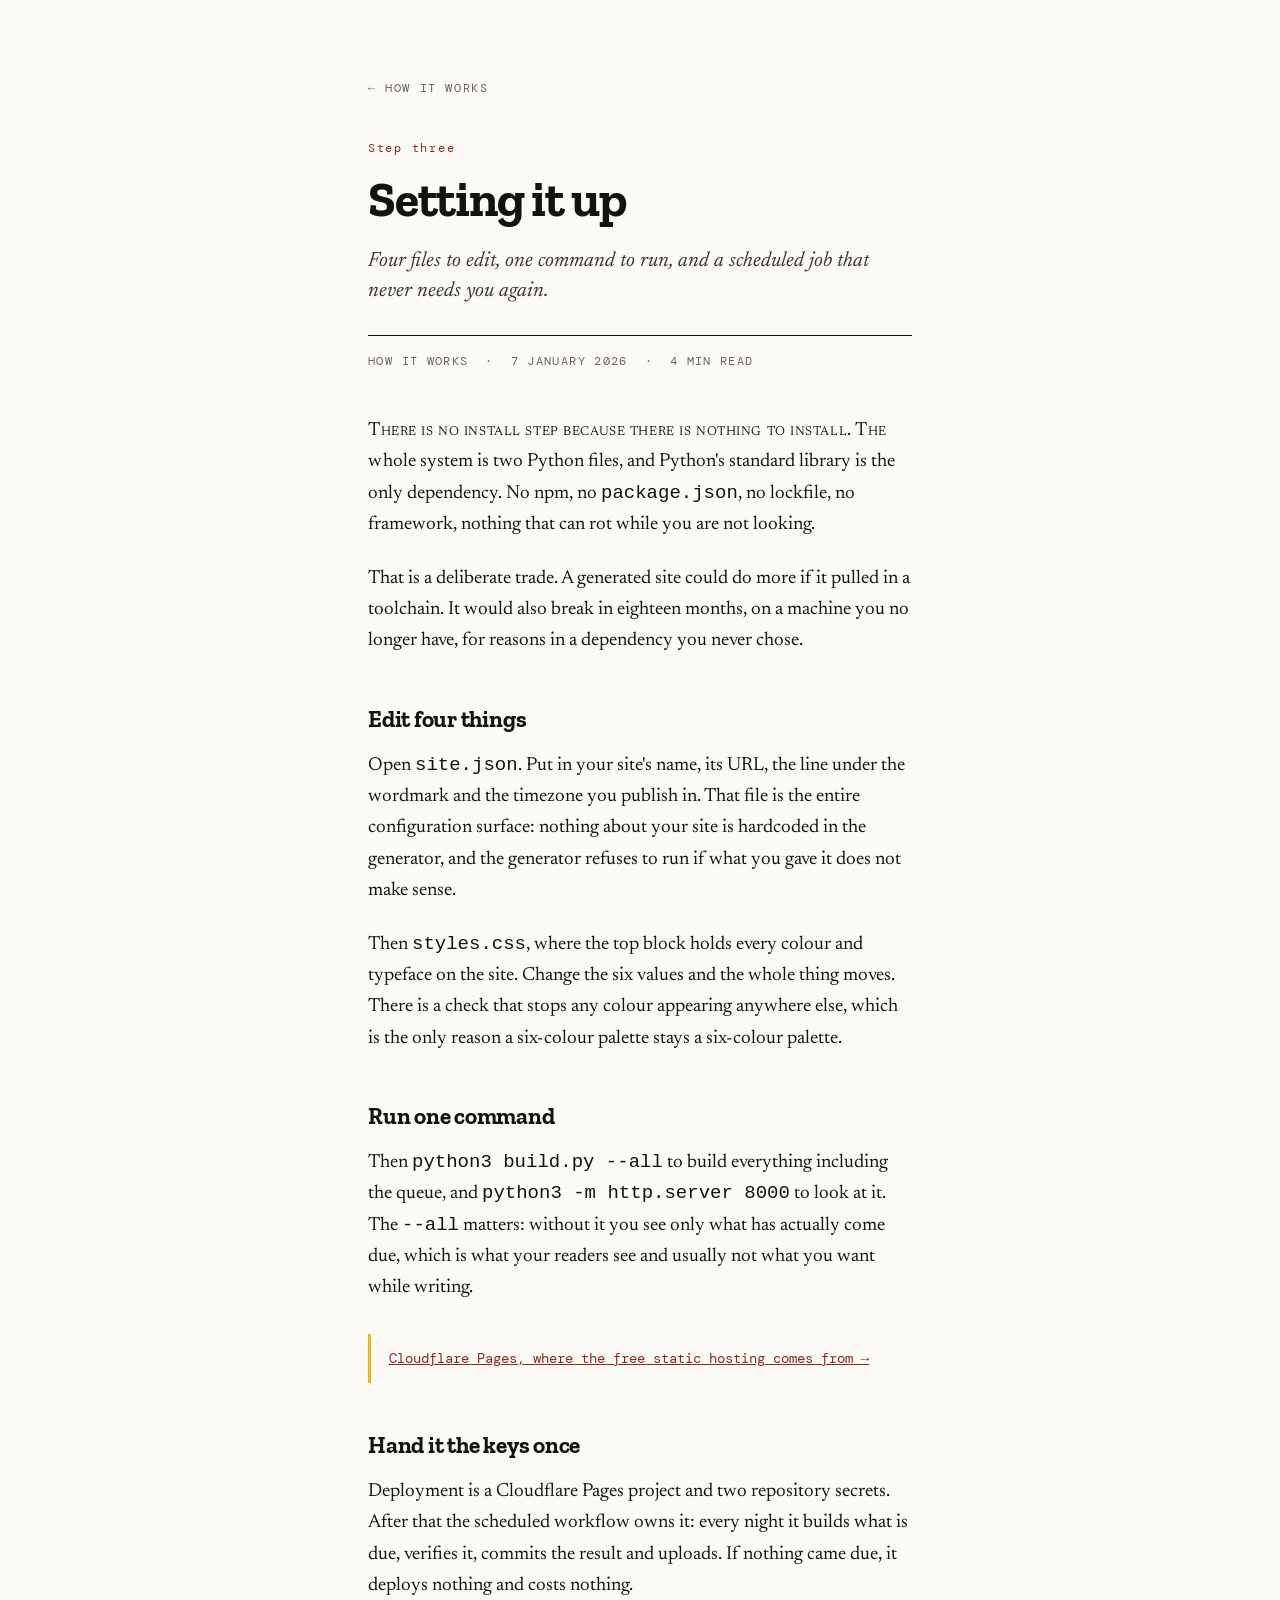
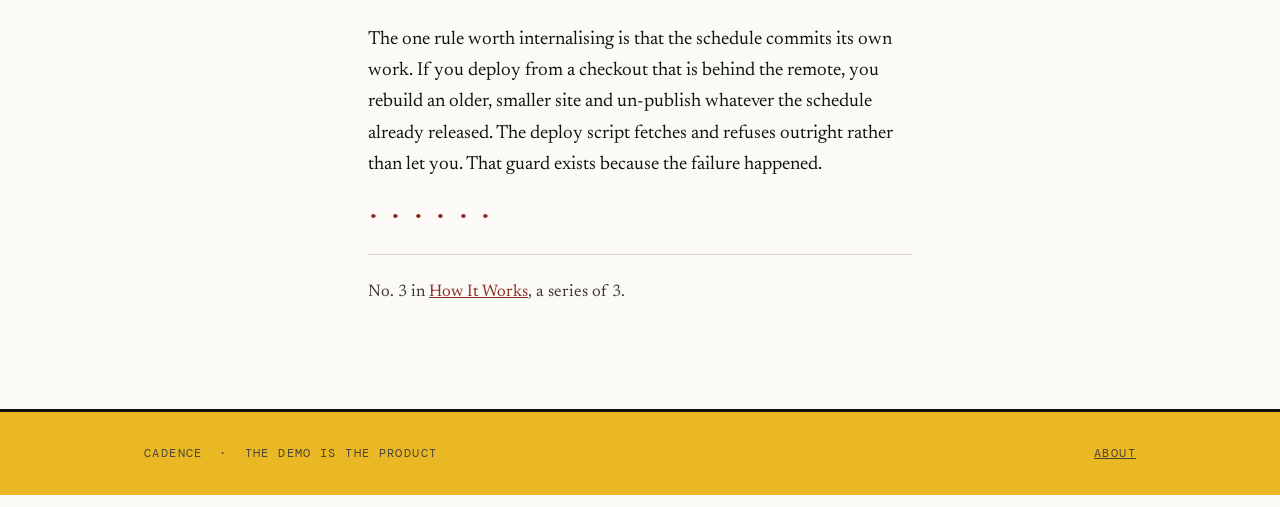
==== posts/setting-it-up/index.html @ 5b81a6d7 "Cadence demo site" ====
<!DOCTYPE html>
<html lang="en">
<head>
<meta charset="utf-8">
<meta name="viewport" content="width=device-width, initial-scale=1">
<title>Setting it up — Cadence</title>
<meta name="description" content="Four files to edit, one command to run, and a scheduled job that never needs you again.">
<link rel="canonical" href="https://paraggupta1993.github.io/cadence-demo/posts/setting-it-up">
<meta property="og:site_name" content="Cadence">
<meta property="og:title" content="Setting it up">
<meta property="og:description" content="Four files to edit, one command to run, and a scheduled job that never needs you again.">
<meta property="og:type" content="article">
<meta property="og:url" content="https://paraggupta1993.github.io/cadence-demo/posts/setting-it-up">
<meta property="og:image" content="https://paraggupta1993.github.io/cadence-demo/share-card.png">
<meta property="og:image:width" content="1200">
<meta property="og:image:height" content="630">
<meta property="article:published_time" content="2026-01-07">
<meta property="article:section" content="How it works">
<meta name="twitter:card" content="summary_large_image">
<meta name="twitter:title" content="Setting it up">
<meta name="twitter:description" content="Four files to edit, one command to run, and a scheduled job that never needs you again.">
<meta name="twitter:image" content="https://paraggupta1993.github.io/cadence-demo/share-card.png">
<link rel="alternate" type="application/rss+xml" title="Cadence" href="https://paraggupta1993.github.io/cadence-demo/feed.xml">
<link rel="preconnect" href="https://fonts.googleapis.com">
<link rel="preconnect" href="https://fonts.gstatic.com" crossorigin>
<link href="https://fonts.googleapis.com/css2?family=Zilla+Slab:wght@500;700&family=Newsreader:ital,opsz,wght@0,6..72,400;0,6..72,600;1,6..72,400&family=DM+Mono:wght@400;500&display=swap" rel="stylesheet">
<link rel="stylesheet" href="../../styles.css">
<script type="application/ld+json">
{
  "@context": "https://schema.org",
  "@type": "BlogPosting",
  "headline": "Setting it up",
  "description": "Four files to edit, one command to run, and a scheduled job that never needs you again.",
  "datePublished": "2026-01-07",
  "url": "https://paraggupta1993.github.io/cadence-demo/posts/setting-it-up",
  "mainEntityOfPage": {
    "@type": "WebPage",
    "@id": "https://paraggupta1993.github.io/cadence-demo/posts/setting-it-up"
  },
  "image": "https://paraggupta1993.github.io/cadence-demo/share-card.png",
  "author": {
    "@type": "Person",
    "name": "Cadence"
  },
  "publisher": {
    "@type": "Organization",
    "name": "Cadence"
  },
  "isPartOf": {
    "@type": "Blog",
    "name": "Cadence",
    "url": "https://paraggupta1993.github.io/cadence-demo/"
  },
  "articleSection": "How it works"
}
</script>
</head>
<body>

<main class="wrap wrap--reading">

  <a class="backlink" href="../../">&larr; How it works</a>

  <article>
    <header>
      <p class="post__period">Step three</p>
      <h1 class="post__title">Setting it up</h1>
      <p class="post__standfirst">Four files to edit, one command to run, and a scheduled job that never needs you again.</p>
      <p class="post__meta">How it works &nbsp;·&nbsp; <time datetime="2026-01-07">7 January 2026</time> &nbsp;·&nbsp; 4 min read</p>
    </header>

    <div class="post__body">

      <p>There is no install step because there is nothing to install. The whole system is two Python files, and Python's standard library is the only dependency. No npm, no <code>package.json</code>, no lockfile, no framework, nothing that can rot while you are not looking.</p>

      <p>That is a deliberate trade. A generated site could do more if it pulled in a toolchain. It would also break in eighteen months, on a machine you no longer have, for reasons in a dependency you never chose.</p>

      <h2>Edit four things</h2>

      <p>Open <code>site.json</code>. Put in your site's name, its URL, the line under the wordmark and the timezone you publish in. That file is the entire configuration surface: nothing about your site is hardcoded in the generator, and the generator refuses to run if what you gave it does not make sense.</p>

      <p>Then <code>styles.css</code>, where the top block holds every colour and typeface on the site. Change the six values and the whole thing moves. There is a check that stops any colour appearing anywhere else, which is the only reason a six-colour palette stays a six-colour palette.</p>

      <h2>Run one command</h2>

      <p>Then <code>python3 build.py --all</code> to build everything including the queue, and <code>python3 -m http.server 8000</code> to look at it. The <code>--all</code> matters: without it you see only what has actually come due, which is what your readers see and usually not what you want while writing.</p>

      <p class="sourcelink"><a href="https://developers.cloudflare.com/pages/" target="_blank" rel="noopener">Cloudflare Pages, where the free static hosting comes from &rarr;</a></p>

      <h2>Hand it the keys once</h2>

      <p>Deployment is a Cloudflare Pages project and two repository secrets. After that the scheduled workflow owns it: every night it builds what is due, verifies it, commits the result and uploads. If nothing came due, it deploys nothing and costs nothing.</p>

      <p>The one rule worth internalising is that the schedule commits its own work. If you deploy from a checkout that is behind the remote, you rebuild an older, smaller site and un-publish whatever the schedule already released. The deploy script fetches and refuses outright rather than let you. That guard exists because the failure happened.</p>

      <p class="endmark">••••••</p>

      <p class="post__coda">No. 3 in <a href="../../series/how-it-works">How It Works</a>, a series of 3.</p>

    </div>
  </article>

</main>

<footer class="sitefoot">
  <div class="sitefoot__inner">
    <span>Cadence &nbsp;·&nbsp; the demo is the product</span>
    <span><a href="../../about">About</a></span>
  </div>
</footer>

<script src="/cadence-demo/analytics.js" defer></script>

</body>
</html>
---- styles.css ----
/* ------------------------------------------------------------------
   Design tokens.

   Every colour and every typeface on the site is one of these values.
   Change them and the whole site moves; verify.py fails the build if a
   colour literal appears anywhere below this block, which is the only
   reason a six-colour palette stays a six-colour palette.

   The default here is a warm almanack look: mustard, ink, leather red.
   ------------------------------------------------------------------ */

:root {
  --ink:       #14120E;
  --paper:     #FBFAF7;
  --almanack:  #E9B824;
  --leather:   #8E2B1F;
  --rule:      #D9D5C9;
  --mute:      #6B665C;

  /* Three steps between --ink and --mute, plus ink at 35% for the endmark rule.
     These were hardcoded through the stylesheet until an audit found them. */
  --ink-2:     #3B372E;
  --ink-3:     #4A4437;
  --ink-4:     #5C5340;
  --ink-faint: rgba(20, 18, 14, 0.35);

  --display: "Zilla Slab", Georgia, serif;
  --body:    "Newsreader", Georgia, serif;
  --data:    "DM Mono", ui-monospace, "SFMono-Regular", Menlo, monospace;

  --measure: 34rem;
  --gutter:  clamp(1.25rem, 5vw, 3.5rem);
}

*,
*::before,
*::after { box-sizing: border-box; }

html { -webkit-text-size-adjust: 100%; }

body {
  margin: 0;
  background: var(--paper);
  color: var(--ink);
  font-family: var(--body);
  font-size: 1.1875rem;
  line-height: 1.65;
  font-synthesis-weight: none;
}

a { color: var(--leather); }

:focus-visible {
  outline: 3px solid var(--leather);
  outline-offset: 3px;
}

/* ---------------------------------------------------------------- masthead */

.masthead {
  background: var(--almanack);
  border-bottom: 3px solid var(--ink);
  padding: clamp(2.5rem, 7vw, 5rem) var(--gutter) 0;
  position: relative;
}

.masthead__inner {
  max-width: 62rem;
  margin: 0 auto;
}

.wordmark {
  display: block;
  margin: 0;
  font-family: var(--display);
  font-weight: 700;
  font-size: clamp(3.25rem, 13vw, 7.5rem);
  line-height: 0.86;
  letter-spacing: -0.035em;
  color: var(--ink);
  text-decoration: none;
}

.masthead__line {
  max-width: 30rem;
  margin: 1.1rem 0 0;
  font-size: 1.0625rem;
  line-height: 1.45;
  color: var(--ink-3);
}

.masthead__edition {
  margin: 1.75rem 0 0;
  font-family: var(--data);
  font-size: 0.7rem;
  letter-spacing: 0.18em;
  text-transform: uppercase;
  color: var(--ink-4);
}

/* The boundary: a dashed rope along the bottom of the board. */
.masthead::after {
  content: "";
  display: block;
  height: 0;
  margin-top: 1.5rem;
  border-top: 2px dashed var(--ink-faint);
}

/* ------------------------------------------------------------------ layout */

.wrap {
  max-width: 62rem;
  margin: 0 auto;
  padding: clamp(2.5rem, 6vw, 4.5rem) var(--gutter) 5rem;
}

.wrap--reading {
  max-width: calc(var(--measure) + 2 * var(--gutter));
}

.section-label {
  margin: 0 0 1.75rem;
  font-family: var(--data);
  font-size: 0.7rem;
  font-weight: 500;
  letter-spacing: 0.2em;
  text-transform: uppercase;
  color: var(--mute);
}

/* ------------------------------------------------------- the index of posts */

.colheads {
  display: grid;
  grid-template-columns: 9rem 1fr;
  gap: 1.5rem;
  padding-bottom: 0.5rem;
  border-bottom: 1.5px solid var(--ink);
  font-family: var(--data);
  font-size: 0.68rem;
  letter-spacing: 0.16em;
  text-transform: uppercase;
  color: var(--mute);
}

.entries {
  list-style: none;
  margin: 0;
  padding: 0;
}

.entry {
  border-bottom: 1px solid var(--rule);
}

.entry__link {
  display: grid;
  grid-template-columns: 9rem 1fr;
  gap: 1.5rem;
  padding: 1.75rem 0;
  color: inherit;
  text-decoration: none;
}

.entry__period {
  font-family: var(--data);
  font-size: 0.85rem;
  padding-top: 0.35rem;
  color: var(--leather);
  white-space: nowrap;
}

.entry__title {
  margin: 0;
  font-family: var(--display);
  font-weight: 500;
  font-size: clamp(1.4rem, 3.4vw, 1.85rem);
  line-height: 1.2;
  letter-spacing: -0.01em;
  text-decoration: underline;
  text-decoration-color: transparent;
  text-decoration-thickness: 2px;
  text-underline-offset: 5px;
  transition: text-decoration-color 140ms ease;
}

.entry__link:hover .entry__title,
.entry__link:focus-visible .entry__title {
  text-decoration-color: var(--leather);
}

.entry__standfirst {
  margin: 0.55rem 0 0;
  color: var(--ink-2);
}

.entry__meta {
  margin: 0.75rem 0 0;
  font-family: var(--data);
  font-size: 0.72rem;
  letter-spacing: 0.12em;
  text-transform: uppercase;
  color: var(--mute);
}

/* -------------------------------------------------------------- post header */

.backlink {
  display: inline-block;
  margin-bottom: 2.5rem;
  font-family: var(--data);
  font-size: 0.72rem;
  letter-spacing: 0.14em;
  text-transform: uppercase;
  text-decoration: none;
  color: var(--mute);
}

.backlink:hover { color: var(--leather); }

.post__period {
  margin: 0 0 0.9rem;
  font-family: var(--data);
  font-size: 0.78rem;
  letter-spacing: 0.14em;
  color: var(--leather);
}

.post__title {
  margin: 0;
  font-family: var(--display);
  font-weight: 700;
  font-size: clamp(2.1rem, 6.5vw, 3.1rem);
  line-height: 1.08;
  letter-spacing: -0.025em;
}

.post__standfirst {
  margin: 1.25rem 0 0;
  font-size: 1.3rem;
  line-height: 1.45;
  font-style: italic;
  color: var(--ink-2);
}

.post__meta {
  margin: 1.75rem 0 0;
  padding-top: 1rem;
  border-top: 1.5px solid var(--ink);
  font-family: var(--data);
  font-size: 0.72rem;
  letter-spacing: 0.12em;
  text-transform: uppercase;
  color: var(--mute);
}

/* ---------------------------------------------------------------- post body */

.post__body { margin-top: 2.75rem; }

.post__body p { margin: 0 0 1.4rem; }

.post__body > p:first-of-type::first-line {
  font-variant-caps: small-caps;
  letter-spacing: 0.03em;
}

.post__body h2 {
  margin: 3rem 0 1rem;
  font-family: var(--display);
  font-weight: 700;
  font-size: 1.45rem;
  line-height: 1.25;
  letter-spacing: -0.01em;
}

/* Ten items in sequence — the numeral is doing real work, so it gets to lead. */
.post__body h2 .num {
  display: block;
  margin-bottom: 0.3rem;
  font-family: var(--data);
  font-weight: 500;
  font-size: 0.95rem;
  letter-spacing: 0.08em;
  color: var(--leather);
}

.post__body strong { font-weight: 600; }

.post__body em { color: var(--ink-2); }

/* A maiden over closes the piece. */
.endmark {
  margin: 3rem 0 0;
  font-family: var(--data);
  font-size: 1.1rem;
  letter-spacing: 0.65em;
  color: var(--leather);
}

.post__coda {
  margin: 1.5rem 0 0;
  padding-top: 1.5rem;
  border-top: 1px solid var(--rule);
  font-size: 1.05rem;
  color: var(--ink-2);
}

/* ------------------------------------------------------------------ generic */

.prose h2 {
  margin: 2.5rem 0 0.85rem;
  font-family: var(--display);
  font-weight: 700;
  font-size: 1.35rem;
}

.prose p { margin: 0 0 1.3rem; }

.prose ul { margin: 0 0 1.3rem; padding-left: 1.2rem; }

.prose li { margin-bottom: 0.5rem; }

/* ------------------------------------------------------------------- footer */

.sitefoot {
  border-top: 3px solid var(--ink);
  background: var(--almanack);
  padding: 2rem var(--gutter);
  font-family: var(--data);
  font-size: 0.72rem;
  letter-spacing: 0.12em;
  text-transform: uppercase;
  color: var(--ink-3);
}

.sitefoot__inner {
  max-width: 62rem;
  margin: 0 auto;
  display: flex;
  flex-wrap: wrap;
  gap: 0.6rem 1.75rem;
  justify-content: space-between;
}

.sitefoot a { color: var(--ink-3); }

/* ------------------------------------------------------------------- mobile */

@media (max-width: 640px) {
  body { font-size: 1.125rem; }

  .colheads { display: none; }

  .entry__link {
    grid-template-columns: 1fr;
    gap: 0.5rem;
    padding: 1.5rem 0;
  }

  .entry__period { padding-top: 0; }
}

/* ------------------------------------------------------------ page entrance */

@media (prefers-reduced-motion: no-preference) {
  .wordmark,
  .masthead__line,
  .masthead__edition {
    animation: rise 520ms cubic-bezier(0.2, 0.7, 0.3, 1) both;
  }

  .masthead__line     { animation-delay: 70ms; }
  .masthead__edition  { animation-delay: 130ms; }

  @keyframes rise {
    from { opacity: 0; transform: translateY(0.6rem); }
    to   { opacity: 1; transform: none; }
  }
}

/* ------------------------------------------------------- scorecard + hub links */

.post__body .sourcelink {
  margin: 1.9rem 0;
  padding: 0.85rem 0 0.85rem 1.1rem;
  border-left: 3px solid var(--almanack);
  font-family: var(--data);
  font-size: 0.9rem;
  line-height: 1.5;
}

.post__body .morelink {
  margin: 1.6rem 0 0;
  font-family: var(--data);
  font-size: 0.85rem;
  letter-spacing: 0.02em;
}

.post__body .morelink a { text-decoration: none; border-bottom: 1px solid var(--rule); }
.post__body .morelink a:hover { border-bottom-color: var(--leather); }

/* --------------------------------------------------------- support / coffee */

.coffee {
  margin: 2.5rem 0 0;
  padding-top: 1.6rem;
  border-top: 1px solid var(--rule);
}

.coffee__line {
  margin: 0 0 0.9rem;
  font-family: var(--data);
  font-size: 0.82rem;
  letter-spacing: 0.04em;
  color: var(--mute);
}

.coffee__btn {
  display: inline-block;
  padding: 0.6rem 1.1rem;
  background: var(--almanack);
  color: var(--ink);
  border: 2px solid var(--ink);
  font-family: var(--display);
  font-weight: 700;
  font-size: 0.98rem;
  text-decoration: none;
  transition: transform 0.08s ease;
}

.coffee__btn:hover { transform: translate(-2px, -2px); box-shadow: 3px 3px 0 var(--ink); }

/* ------------------------------------------------------------ consent banner */

.consent {
  position: fixed;
  left: 0;
  right: 0;
  bottom: 0;
  z-index: 40;
  background: var(--ink);
  color: var(--paper);
  border-top: 3px solid var(--almanack);
}

.consent__inner {
  max-width: 62rem;
  margin: 0 auto;
  padding: 1.1rem var(--gutter);
  display: flex;
  gap: 1.4rem;
  align-items: center;
  justify-content: space-between;
  flex-wrap: wrap;
}

.consent__text {
  margin: 0;
  font-size: 0.95rem;
  line-height: 1.5;
  max-width: 48ch;
}

.consent__actions { display: flex; gap: 0.6rem; flex-shrink: 0; }

.consent__btn {
  padding: 0.5rem 1rem;
  font-family: var(--data);
  font-size: 0.82rem;
  letter-spacing: 0.05em;
  cursor: pointer;
  border: 2px solid var(--paper);
  background: transparent;
  color: var(--paper);
}

.consent__btn--yes { background: var(--almanack); border-color: var(--almanack); color: var(--ink); }
.consent__btn:hover { opacity: 0.85; }
.consent__btn:focus-visible { outline: 3px solid var(--almanack); outline-offset: 2px; }

/* ------------------------------------------------------------- next / tomorrow */

.post__body .nextup {
  margin: 2.2rem 0 0;
  padding-top: 1.5rem;
  border-top: 1px solid var(--rule);
  display: flex;
  gap: 0.85rem;
  align-items: baseline;
  flex-wrap: wrap;
  font-family: var(--display);
  font-size: 1.05rem;
  line-height: 1.35;
}

.post__body .nextup__l {
  font-family: var(--data);
  font-size: 0.72rem;
  letter-spacing: 0.12em;
  text-transform: uppercase;
  color: var(--mute);
  flex: none;
}

.post__body .nextup a { text-decoration: none; border-bottom: 1px solid var(--rule); }
.post__body .nextup a:hover { border-bottom-color: var(--leather); }

/* not published yet: a headline you cannot click is the point */
.post__body .nextup--soon .nextup__l { color: var(--leather); }
.post__body .nextup--soon span:last-child { color: var(--ink); }

/* ------------------------------------------------------------------- charts */

.post__body .chart {
  margin: 2.4rem 0;
  padding: 0;
}

.post__body .chart svg {
  max-width: 100%;
  height: auto;
  display: block;
  color: var(--ink);
}

.post__body .chart figcaption {
  margin-top: 0.7rem;
  font-family: var(--data);
  font-size: 0.75rem;
  line-height: 1.5;
  color: var(--mute);
}

/* ---------------------------------------------------------- hub index rows */

.post__body .mystery {
  display: grid;
  grid-template-columns: 5.5rem 1fr;
  gap: 0 1rem;
  align-items: baseline;
  padding: 0.9rem 0;
  border-bottom: 1px solid var(--rule);
  margin: 0;
}

.post__body .mystery:last-of-type { border-bottom: 0; }

.post__body .mystery__txt { display: block; }

.post__body .mystery__yr {
  font-family: var(--data);
  font-size: 0.82rem;
  color: var(--leather);
  letter-spacing: 0.04em;
}

@media (max-width: 32rem) {
  .post__body .mystery { grid-template-columns: 1fr; gap: 0.3rem; }
}
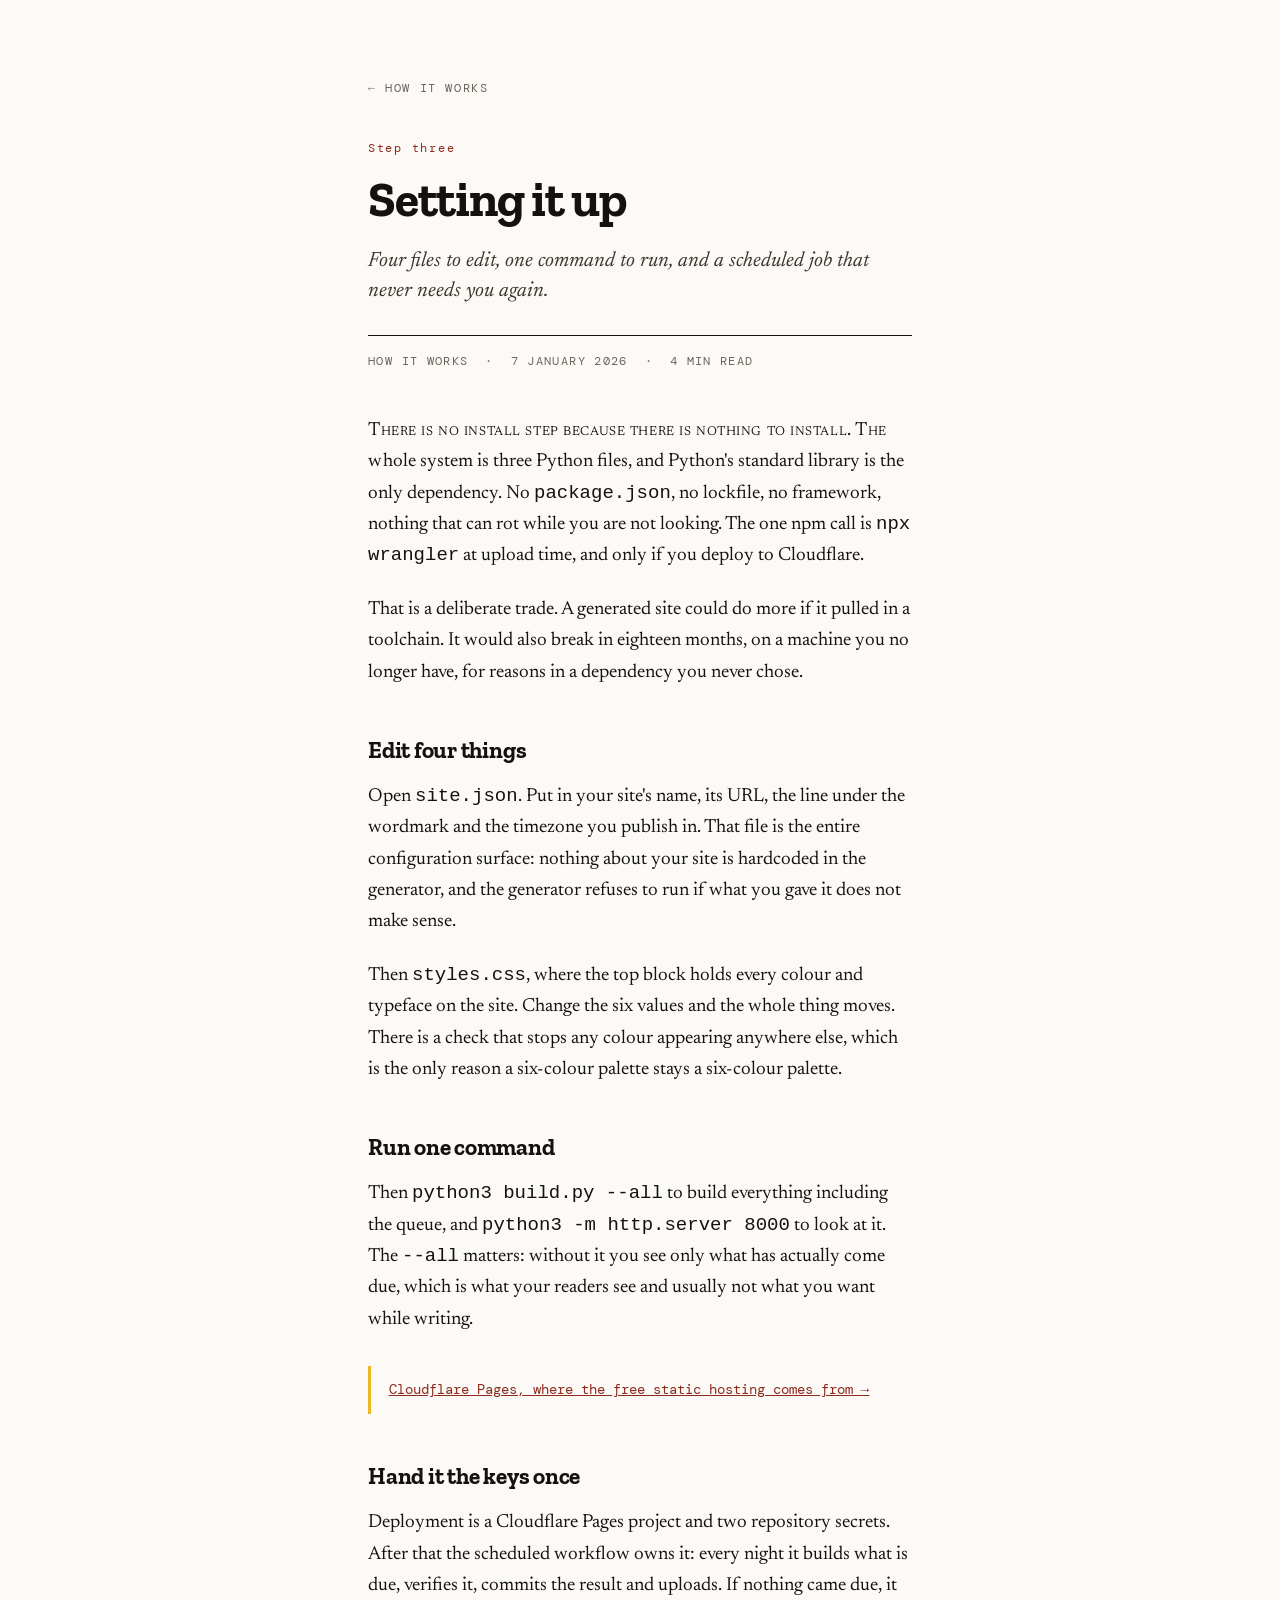
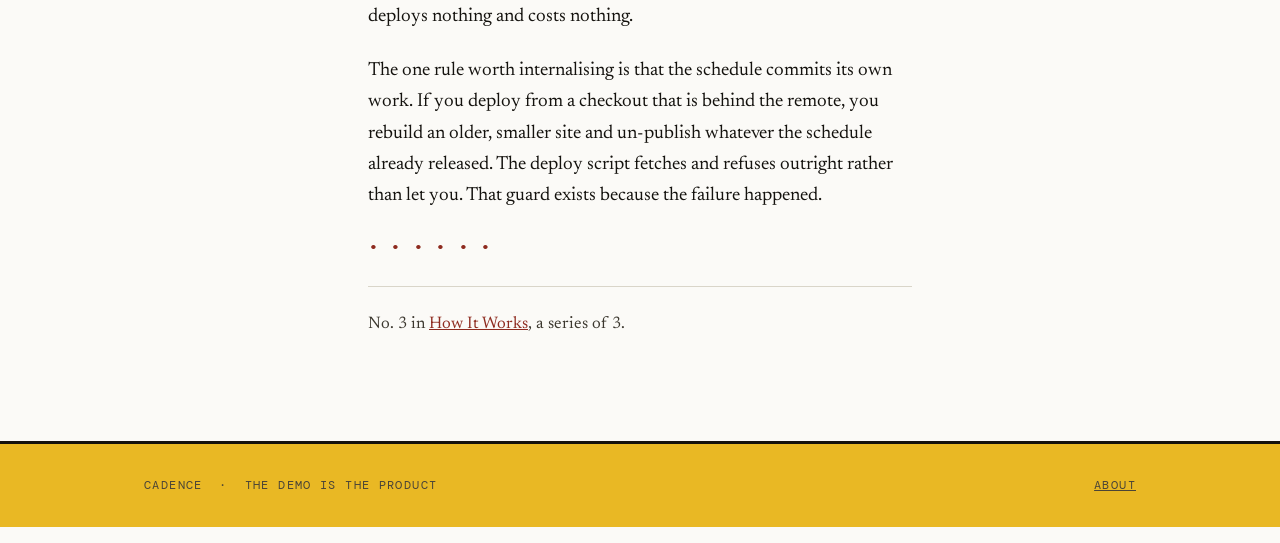
==== commit 339d602e: "Rebuild demo: corrected claims, Cadence share card" ====
--- a/posts/setting-it-up/index.html
+++ b/posts/setting-it-up/index.html
@@ -71,7 +71,7 @@
 
     <div class="post__body">
 
-      <p>There is no install step because there is nothing to install. The whole system is two Python files, and Python's standard library is the only dependency. No npm, no <code>package.json</code>, no lockfile, no framework, nothing that can rot while you are not looking.</p>
+      <p>There is no install step because there is nothing to install. The whole system is three Python files, and Python's standard library is the only dependency. No <code>package.json</code>, no lockfile, no framework, nothing that can rot while you are not looking. The one npm call is <code>npx wrangler</code> at upload time, and only if you deploy to Cloudflare.</p>
 
       <p>That is a deliberate trade. A generated site could do more if it pulled in a toolchain. It would also break in eighteen months, on a machine you no longer have, for reasons in a dependency you never chose.</p>
 
